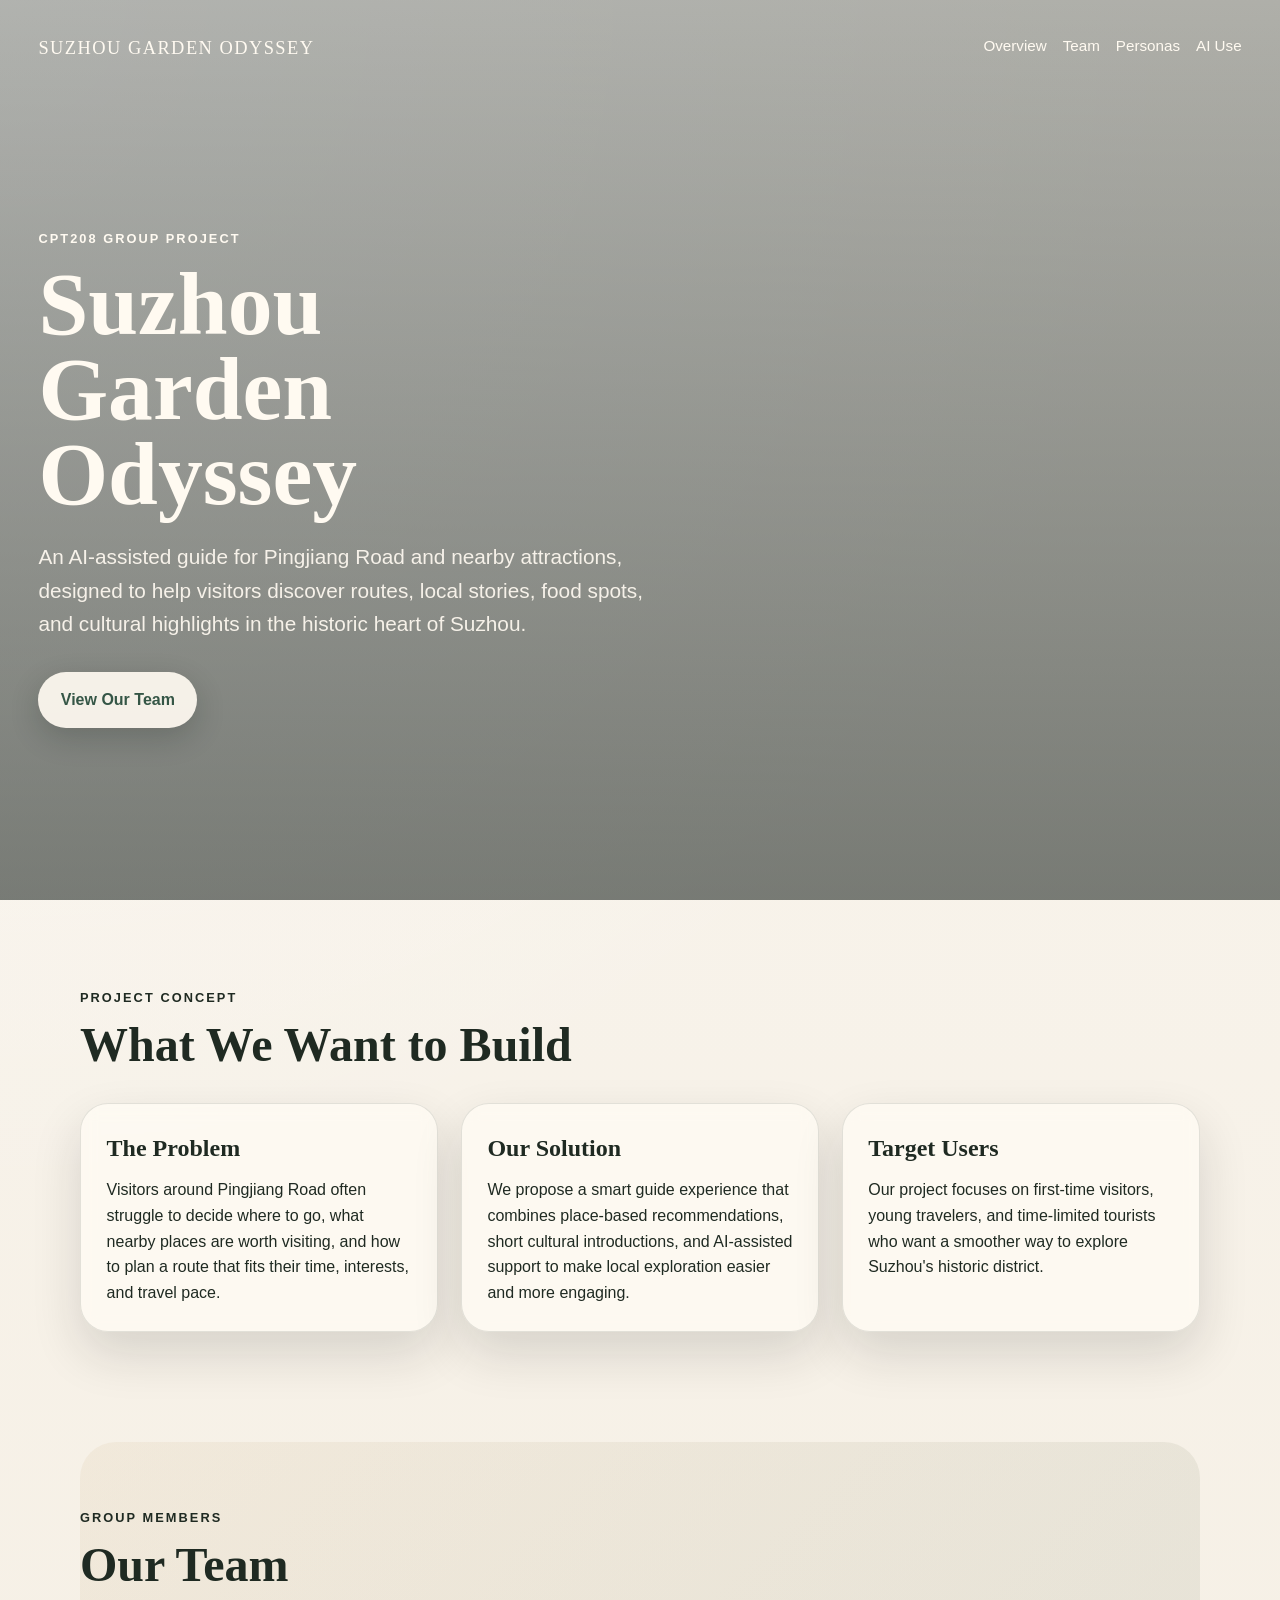
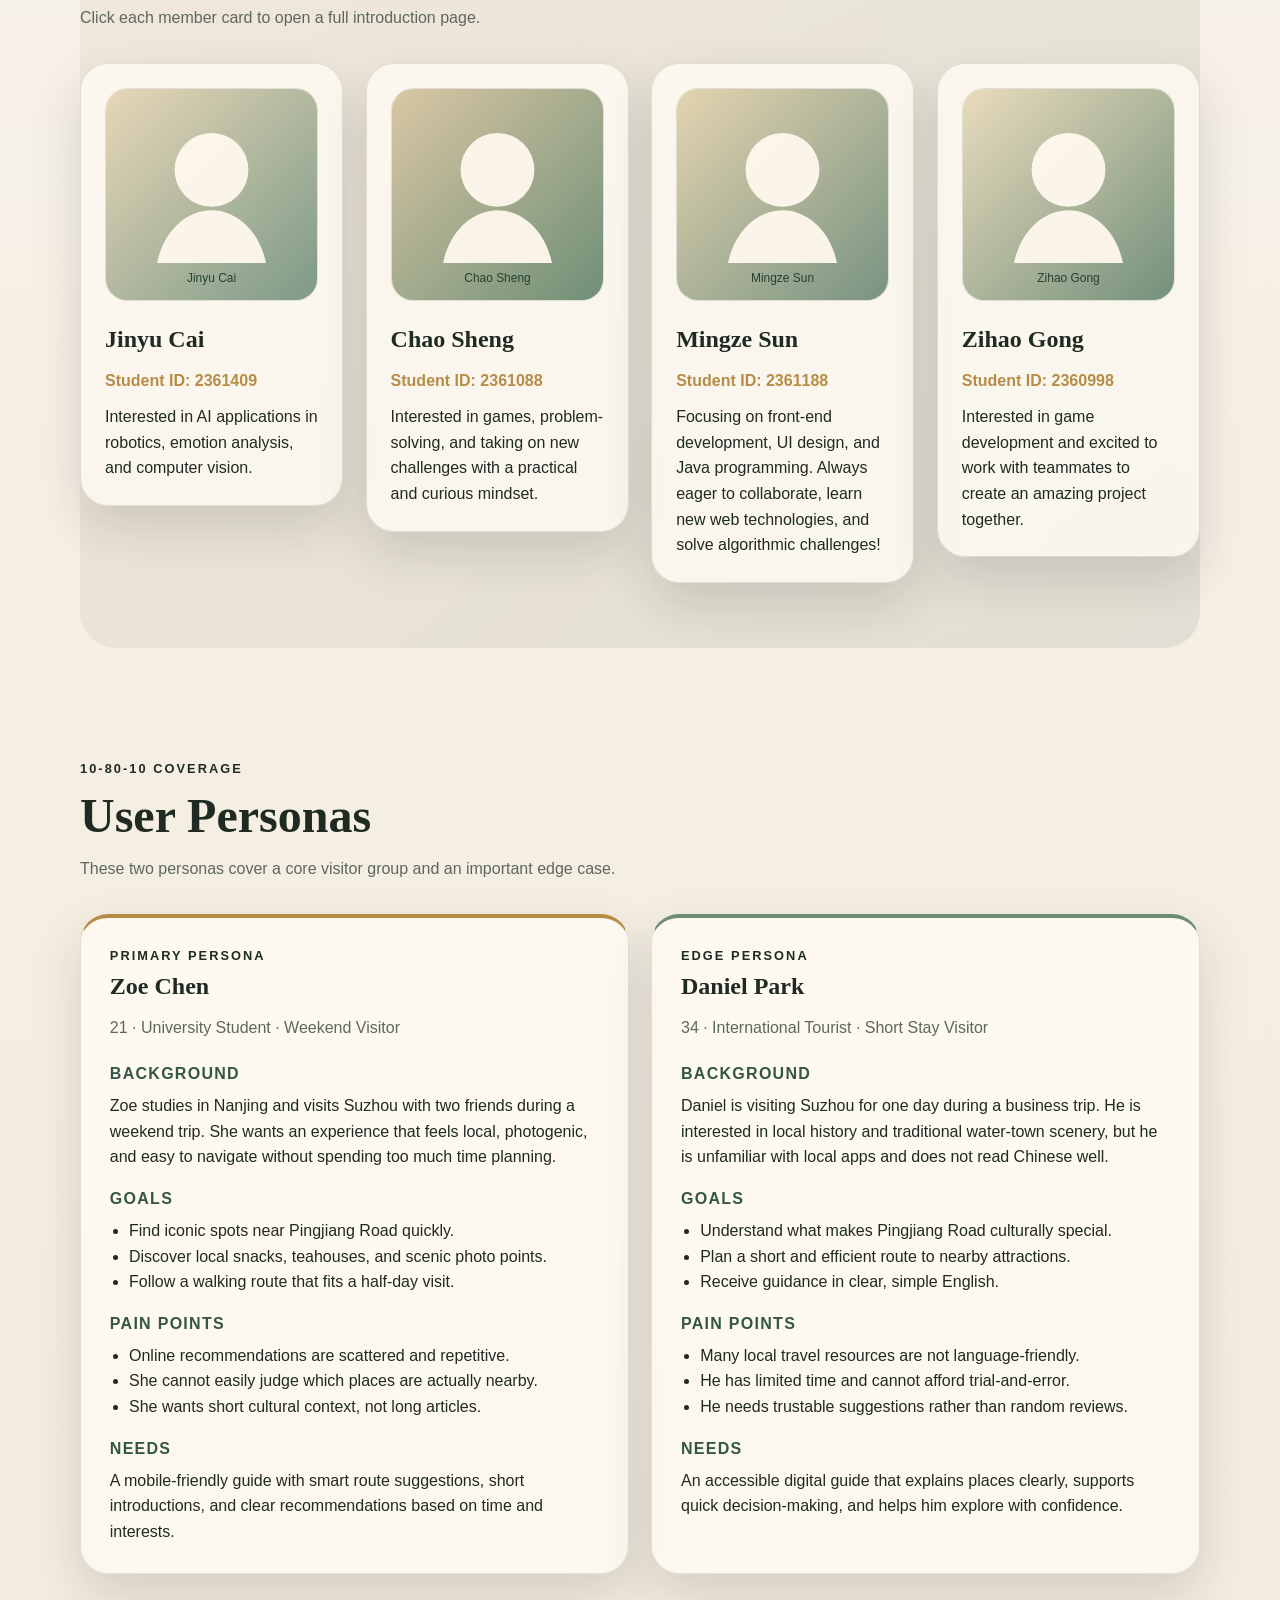
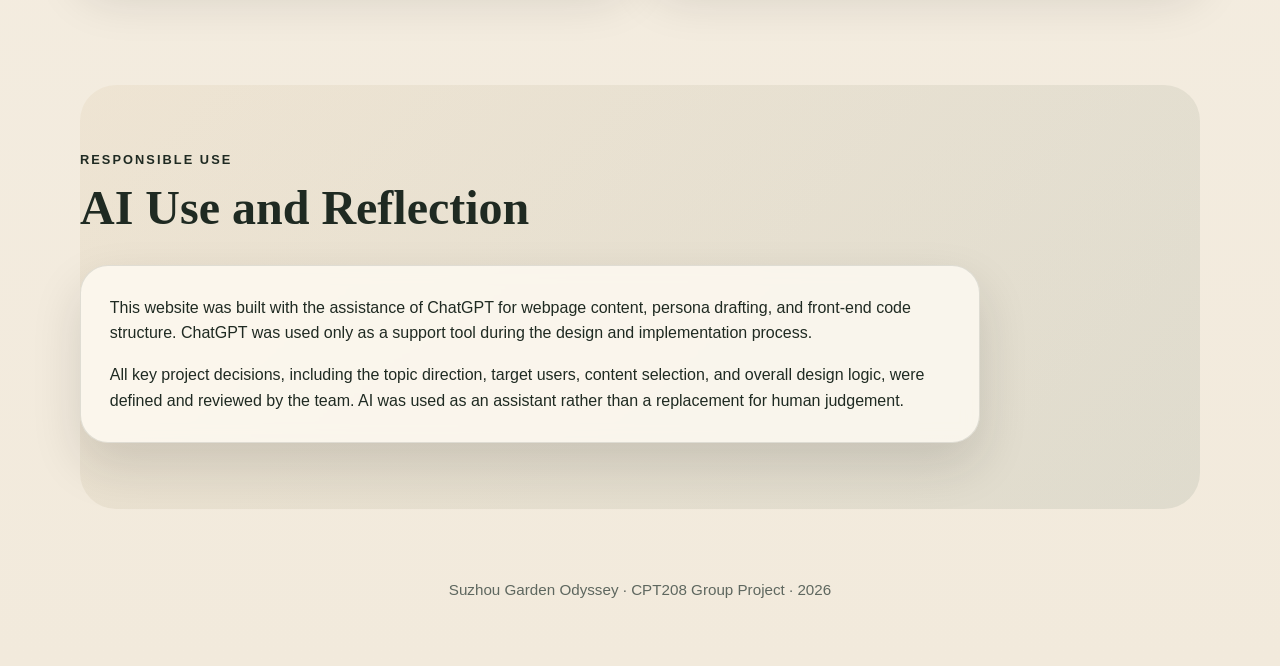
==== index.html @ c582700a "Update team profiles and AI section" ====
<!DOCTYPE html>
<html lang="en">
<head>
    <meta charset="UTF-8">
    <meta name="viewport" content="width=device-width, initial-scale=1.0">
    <title>Suzhou Garden Odyssey</title>
    <meta
        name="description"
        content="Suzhou Garden Odyssey is an AI-assisted guide for exploring Pingjiang Road and nearby attractions in the historic heart of Suzhou."
    >
    <link rel="stylesheet" href="style.css">
</head>
<body>
    <header class="hero" id="top">
        <nav class="site-nav">
            <a class="brand" href="#top">Suzhou Garden Odyssey</a>
            <div class="nav-links">
                <a href="#overview">Overview</a>
                <a href="#team">Team</a>
                <a href="#personas">Personas</a>
                <a href="#ai-use">AI Use</a>
            </div>
        </nav>

        <div class="hero-content">
            <p class="eyebrow">CPT208 Group Project</p>
            <h1>Suzhou Garden Odyssey</h1>
            <p class="hero-subtitle">
                An AI-assisted guide for Pingjiang Road and nearby attractions,
                designed to help visitors discover routes, local stories, food spots,
                and cultural highlights in the historic heart of Suzhou.
            </p>
            <a class="hero-button" href="#team">View Our Team</a>
        </div>
    </header>

    <main>
        <section class="section" id="overview">
            <div class="section-heading">
                <p class="section-kicker">Project Concept</p>
                <h2>What We Want to Build</h2>
            </div>
            <div class="overview-grid">
                <article class="info-card">
                    <h3>The Problem</h3>
                    <p>
                        Visitors around Pingjiang Road often struggle to decide where to go,
                        what nearby places are worth visiting, and how to plan a route that
                        fits their time, interests, and travel pace.
                    </p>
                </article>
                <article class="info-card">
                    <h3>Our Solution</h3>
                    <p>
                        We propose a smart guide experience that combines place-based
                        recommendations, short cultural introductions, and AI-assisted support
                        to make local exploration easier and more engaging.
                    </p>
                </article>
                <article class="info-card">
                    <h3>Target Users</h3>
                    <p>
                        Our project focuses on first-time visitors, young travelers, and
                        time-limited tourists who want a smoother way to explore Suzhou's
                        historic district.
                    </p>
                </article>
            </div>
        </section>

        <section class="section team-section" id="team">
            <div class="section-heading">
                <p class="section-kicker">Group Members</p>
                <h2>Our Team</h2>
                <p class="section-note">
                    Click each member card to open a full introduction page.
                </p>
            </div>

            <div class="team-grid">
                <a class="team-card-link" href="member-1.html">
                    <article class="team-card">
                        <img class="member-photo" src="images/jinyu-cai.svg" alt="Jinyu Cai">
                        <h3>Jinyu Cai</h3>
                        <p class="member-email">Student ID: 2361409</p>
                        <p class="member-intro">
                            Interested in AI applications in robotics, emotion analysis, and
                            computer vision.
                        </p>
                    </article>
                </a>

                <a class="team-card-link" href="member-2.html">
                    <article class="team-card">
                        <img class="member-photo" src="images/chao-sheng.svg" alt="Chao Sheng">
                        <h3>Chao Sheng</h3>
                        <p class="member-email">Student ID: 2361088</p>
                        <p class="member-intro">
                            Interested in games, problem-solving, and taking on new challenges
                            with a practical and curious mindset.
                        </p>
                    </article>
                </a>

                <a class="team-card-link" href="member-3.html">
                    <article class="team-card">
                        <img class="member-photo" src="images/mingze-sun.svg" alt="Mingze Sun">
                        <h3>Mingze Sun</h3>
                        <p class="member-email">Student ID: 2361188</p>
                        <p class="member-intro">
                            Focusing on front-end development, UI design, and Java programming.
                            Always eager to collaborate, learn new web technologies, and solve
                            algorithmic challenges!
                        </p>
                    </article>
                </a>

                <a class="team-card-link" href="member-4.html">
                    <article class="team-card">
                        <img class="member-photo" src="images/zihao-gong.svg" alt="Zihao Gong">
                        <h3>Zihao Gong</h3>
                        <p class="member-email">Student ID: 2360998</p>
                        <p class="member-intro">
                            Interested in game development and excited to work with teammates
                            to create an amazing project together.
                        </p>
                    </article>
                </a>
            </div>
        </section>

        <section class="section personas-section" id="personas">
            <div class="section-heading">
                <p class="section-kicker">10-80-10 Coverage</p>
                <h2>User Personas</h2>
                <p class="section-note">
                    These two personas cover a core visitor group and an important edge case.
                </p>
            </div>

            <div class="persona-grid">
                <article class="persona-card">
                    <div class="persona-header">
                        <p class="persona-label">Primary Persona</p>
                        <h3>Zoe Chen</h3>
                        <p class="persona-meta">21 · University Student · Weekend Visitor</p>
                    </div>
                    <div class="persona-block">
                        <h4>Background</h4>
                        <p>
                            Zoe studies in Nanjing and visits Suzhou with two friends during a
                            weekend trip. She wants an experience that feels local, photogenic,
                            and easy to navigate without spending too much time planning.
                        </p>
                    </div>
                    <div class="persona-block">
                        <h4>Goals</h4>
                        <ul>
                            <li>Find iconic spots near Pingjiang Road quickly.</li>
                            <li>Discover local snacks, teahouses, and scenic photo points.</li>
                            <li>Follow a walking route that fits a half-day visit.</li>
                        </ul>
                    </div>
                    <div class="persona-block">
                        <h4>Pain Points</h4>
                        <ul>
                            <li>Online recommendations are scattered and repetitive.</li>
                            <li>She cannot easily judge which places are actually nearby.</li>
                            <li>She wants short cultural context, not long articles.</li>
                        </ul>
                    </div>
                    <div class="persona-block">
                        <h4>Needs</h4>
                        <p>
                            A mobile-friendly guide with smart route suggestions, short
                            introductions, and clear recommendations based on time and interests.
                        </p>
                    </div>
                </article>

                <article class="persona-card secondary-persona">
                    <div class="persona-header">
                        <p class="persona-label">Edge Persona</p>
                        <h3>Daniel Park</h3>
                        <p class="persona-meta">34 · International Tourist · Short Stay Visitor</p>
                    </div>
                    <div class="persona-block">
                        <h4>Background</h4>
                        <p>
                            Daniel is visiting Suzhou for one day during a business trip. He is
                            interested in local history and traditional water-town scenery, but
                            he is unfamiliar with local apps and does not read Chinese well.
                        </p>
                    </div>
                    <div class="persona-block">
                        <h4>Goals</h4>
                        <ul>
                            <li>Understand what makes Pingjiang Road culturally special.</li>
                            <li>Plan a short and efficient route to nearby attractions.</li>
                            <li>Receive guidance in clear, simple English.</li>
                        </ul>
                    </div>
                    <div class="persona-block">
                        <h4>Pain Points</h4>
                        <ul>
                            <li>Many local travel resources are not language-friendly.</li>
                            <li>He has limited time and cannot afford trial-and-error.</li>
                            <li>He needs trustable suggestions rather than random reviews.</li>
                        </ul>
                    </div>
                    <div class="persona-block">
                        <h4>Needs</h4>
                        <p>
                            An accessible digital guide that explains places clearly, supports
                            quick decision-making, and helps him explore with confidence.
                        </p>
                    </div>
                </article>
            </div>
        </section>

        <section class="section ai-section" id="ai-use">
            <div class="section-heading">
                <p class="section-kicker">Responsible Use</p>
                <h2>AI Use and Reflection</h2>
            </div>
            <div class="ai-card">
                <p>
                    This website was built with the assistance of ChatGPT for webpage content,
                    persona drafting, and front-end code structure. ChatGPT was used only as a
                    support tool during the design and implementation process.
                </p>
                <p>
                    All key project decisions, including the topic direction, target users,
                    content selection, and overall design logic, were defined and reviewed by
                    the team. AI was used as an assistant rather than a replacement for human
                    judgement.
                </p>
            </div>
        </section>
    </main>

    <footer class="site-footer">
        <p>Suzhou Garden Odyssey · CPT208 Group Project · 2026</p>
    </footer>
</body>
</html>
---- style.css ----
:root {
    --ink: #1f2a22;
    --muted: #5e675f;
    --paper: #f7f2e8;
    --paper-deep: #efe5d1;
    --jade: #355646;
    --jade-soft: #6e8b74;
    --gold: #b68c47;
    --line: rgba(31, 42, 34, 0.12);
    --shadow: 0 22px 50px rgba(25, 30, 26, 0.14);
}

* {
    box-sizing: border-box;
}

html {
    scroll-behavior: smooth;
}

body {
    margin: 0;
    font-family: "Segoe UI", "Helvetica Neue", Arial, sans-serif;
    color: var(--ink);
    background:
        radial-gradient(circle at top left, rgba(255, 255, 255, 0.5), transparent 30%),
        linear-gradient(180deg, #f9f5ee 0%, #f2eadc 100%);
    line-height: 1.6;
}

a {
    color: inherit;
    text-decoration: none;
}

.hero {
    min-height: 100vh;
    padding: 1.5rem clamp(1.2rem, 3vw, 3rem) 3rem;
    background:
        linear-gradient(180deg, rgba(19, 28, 24, 0.32), rgba(19, 28, 24, 0.56)),
        url("caption.jpg") center/cover no-repeat;
    color: #fffaf1;
    display: flex;
    flex-direction: column;
}

.site-nav {
    display: flex;
    align-items: center;
    justify-content: space-between;
    gap: 1rem;
    padding: 0.6rem 0;
}

.brand {
    font-family: Georgia, "Times New Roman", serif;
    font-size: 1.15rem;
    letter-spacing: 0.08em;
    text-transform: uppercase;
}

.nav-links {
    display: flex;
    flex-wrap: wrap;
    gap: 1rem;
    font-size: 0.95rem;
}

.nav-links a {
    padding-bottom: 0.2rem;
    border-bottom: 1px solid transparent;
}

.nav-links a:hover,
.nav-links a:focus-visible {
    border-color: rgba(255, 250, 241, 0.8);
}

.hero-content {
    max-width: 760px;
    margin: auto 0;
    padding: 5rem 0 3rem;
}

.eyebrow,
.section-kicker,
.persona-label {
    margin: 0 0 0.75rem;
    text-transform: uppercase;
    letter-spacing: 0.16em;
    font-size: 0.8rem;
    font-weight: 700;
}

.hero h1 {
    margin: 0;
    font-family: Georgia, "Times New Roman", serif;
    font-size: clamp(3rem, 7vw, 5.8rem);
    line-height: 0.95;
    max-width: 9ch;
}

.hero-subtitle {
    margin: 1.5rem 0 0;
    max-width: 38rem;
    font-size: clamp(1.05rem, 2vw, 1.3rem);
    color: rgba(255, 250, 241, 0.92);
}

.hero-button {
    display: inline-block;
    margin-top: 2rem;
    padding: 0.95rem 1.4rem;
    background: rgba(255, 250, 241, 0.92);
    color: var(--jade);
    border-radius: 999px;
    font-weight: 700;
    box-shadow: 0 10px 30px rgba(17, 24, 21, 0.2);
}

.section {
    width: min(1120px, calc(100% - 2.4rem));
    margin: 0 auto;
    padding: 5.5rem 0;
}

.section-heading {
    margin-bottom: 2rem;
}

.section-heading h2 {
    margin: 0;
    font-family: Georgia, "Times New Roman", serif;
    font-size: clamp(2rem, 4vw, 3rem);
    line-height: 1.05;
}

.section-note {
    max-width: 42rem;
    margin: 0.9rem 0 0;
    color: var(--muted);
}

.overview-grid,
.team-grid,
.persona-grid {
    display: grid;
    gap: 1.4rem;
}

.overview-grid {
    grid-template-columns: repeat(auto-fit, minmax(220px, 1fr));
}

.team-grid {
    grid-template-columns: repeat(auto-fit, minmax(220px, 1fr));
}

.persona-grid {
    grid-template-columns: repeat(auto-fit, minmax(320px, 1fr));
}

.info-card,
.team-card,
.persona-card,
.ai-card {
    background: rgba(255, 251, 244, 0.78);
    backdrop-filter: blur(8px);
    border: 1px solid var(--line);
    border-radius: 28px;
    box-shadow: var(--shadow);
}

.info-card {
    padding: 1.6rem;
}

.info-card h3,
.team-card h3,
.persona-card h3 {
    margin: 0 0 0.6rem;
    font-family: Georgia, "Times New Roman", serif;
    font-size: 1.5rem;
}

.team-section,
.ai-section {
    position: relative;
}

.team-section::before,
.ai-section::before {
    content: "";
    position: absolute;
    inset: 1.4rem 0 1.4rem;
    background: linear-gradient(135deg, rgba(182, 140, 71, 0.08), rgba(53, 86, 70, 0.1));
    border-radius: 36px;
    z-index: -1;
}

.team-card {
    padding: 1.5rem;
}

.team-card-link {
    color: inherit;
    display: block;
}

.team-card-link:hover .team-card,
.team-card-link:focus-visible .team-card {
    transform: translateY(-4px);
    box-shadow: 0 26px 55px rgba(25, 30, 26, 0.18);
}

.member-photo {
    width: 100%;
    aspect-ratio: 1 / 1;
    margin-bottom: 1.2rem;
    border-radius: 22px;
    display: block;
    object-fit: cover;
    border: 1px solid var(--line);
}

.member-email,
.detail-email {
    margin: 0 0 0.65rem;
    color: var(--gold);
    font-weight: 700;
}

.team-card,
.info-card,
.persona-card,
.ai-card {
    transition: transform 0.2s ease, box-shadow 0.2s ease;
}

.member-intro,
.info-card p,
.persona-meta,
.persona-card p,
.ai-card p {
    margin: 0;
}

.persona-card {
    padding: 1.8rem;
    border-top: 4px solid var(--gold);
}

.secondary-persona {
    border-top-color: var(--jade-soft);
}

.persona-header {
    margin-bottom: 1.3rem;
}

.persona-meta {
    color: var(--muted);
}

.persona-block + .persona-block {
    margin-top: 1rem;
}

.persona-block h4 {
    margin: 0 0 0.4rem;
    font-size: 1rem;
    text-transform: uppercase;
    letter-spacing: 0.08em;
    color: var(--jade);
}

.persona-block ul {
    margin: 0;
    padding-left: 1.2rem;
}

.ai-card {
    padding: 1.8rem;
    max-width: 900px;
}

.ai-card p + p {
    margin-top: 1rem;
}

.site-footer {
    padding: 2rem 1.2rem 3rem;
    text-align: center;
    color: var(--muted);
    font-size: 0.95rem;
}

.detail-page {
    min-height: 100vh;
}

.detail-shell {
    width: min(980px, calc(100% - 2rem));
    margin: 0 auto;
    padding: 3rem 0 4rem;
}

.back-link {
    display: inline-block;
    margin-bottom: 1.4rem;
    color: var(--jade);
    font-weight: 700;
}

.detail-card {
    display: grid;
    grid-template-columns: minmax(220px, 280px) 1fr;
    gap: 2rem;
    padding: 2rem;
    background: rgba(255, 251, 244, 0.86);
    border: 1px solid var(--line);
    border-radius: 30px;
    box-shadow: var(--shadow);
}

.detail-photo {
    width: 100%;
    aspect-ratio: 1 / 1;
    border-radius: 24px;
    display: block;
    object-fit: cover;
    border: 1px solid var(--line);
}

.detail-copy h1 {
    margin: 0 0 0.6rem;
    font-family: Georgia, "Times New Roman", serif;
    font-size: clamp(2rem, 4vw, 3.2rem);
    line-height: 1.05;
}

.detail-copy p {
    margin: 0;
}

.detail-copy p + p {
    margin-top: 1rem;
}

@media (max-width: 720px) {
    .site-nav {
        align-items: flex-start;
        flex-direction: column;
    }

    .hero {
        min-height: 88vh;
    }

    .hero-content {
        padding-top: 4rem;
    }

    .hero h1 {
        max-width: none;
    }

    .section {
        width: min(1120px, calc(100% - 1.4rem));
        padding: 4rem 0;
    }

    .detail-card {
        grid-template-columns: 1fr;
        padding: 1.4rem;
    }
}
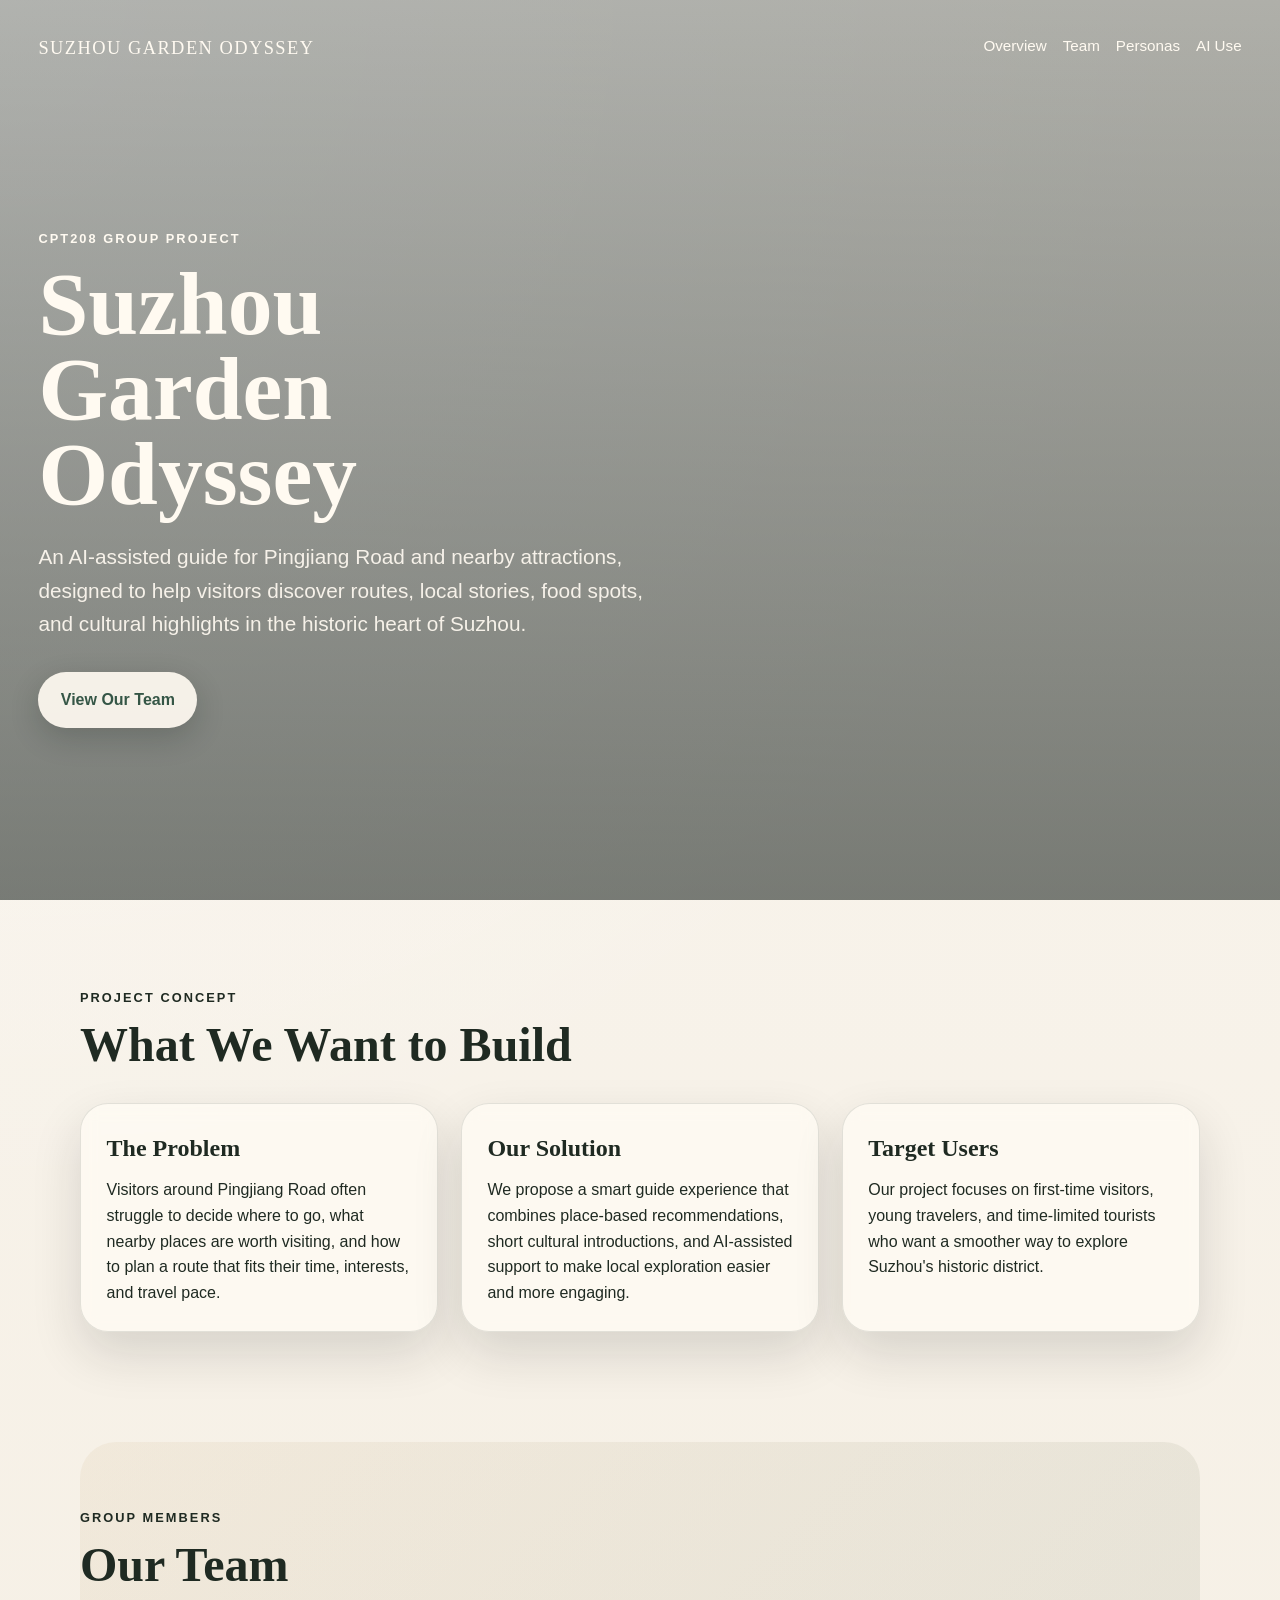
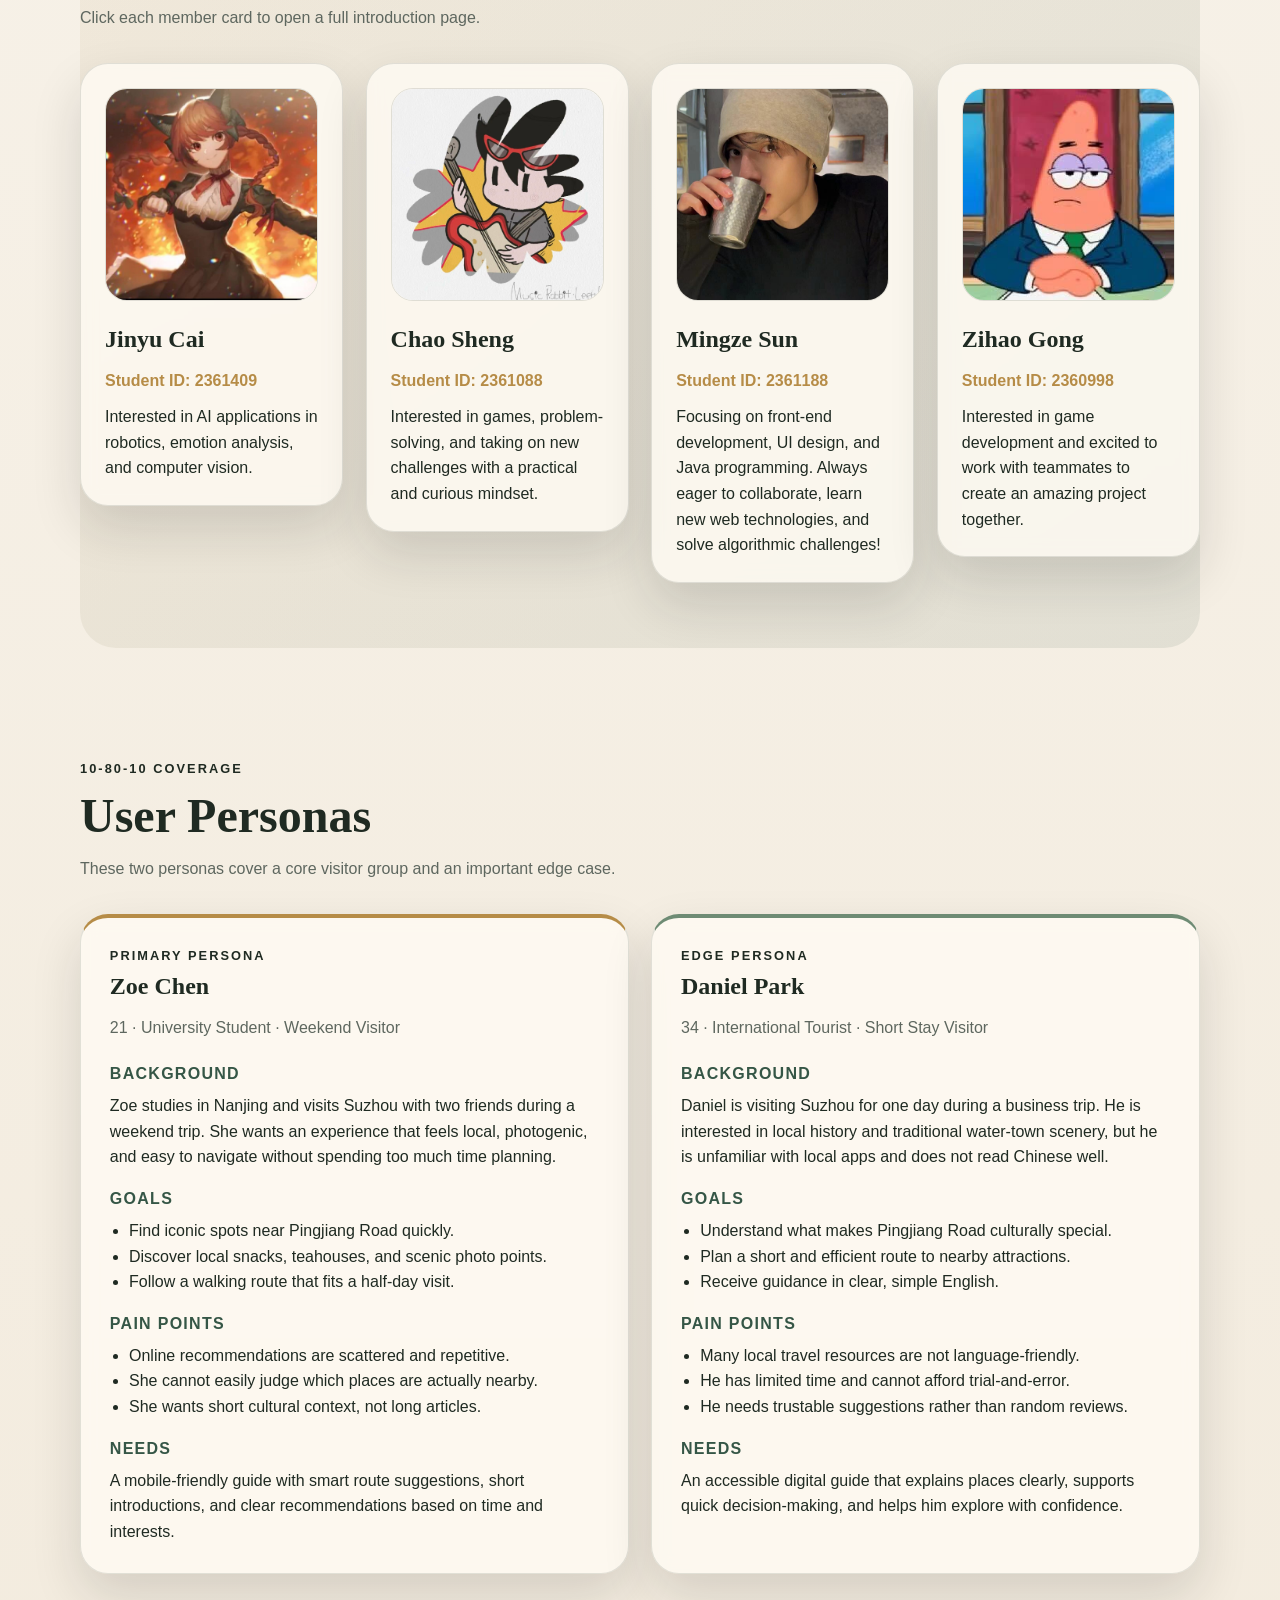
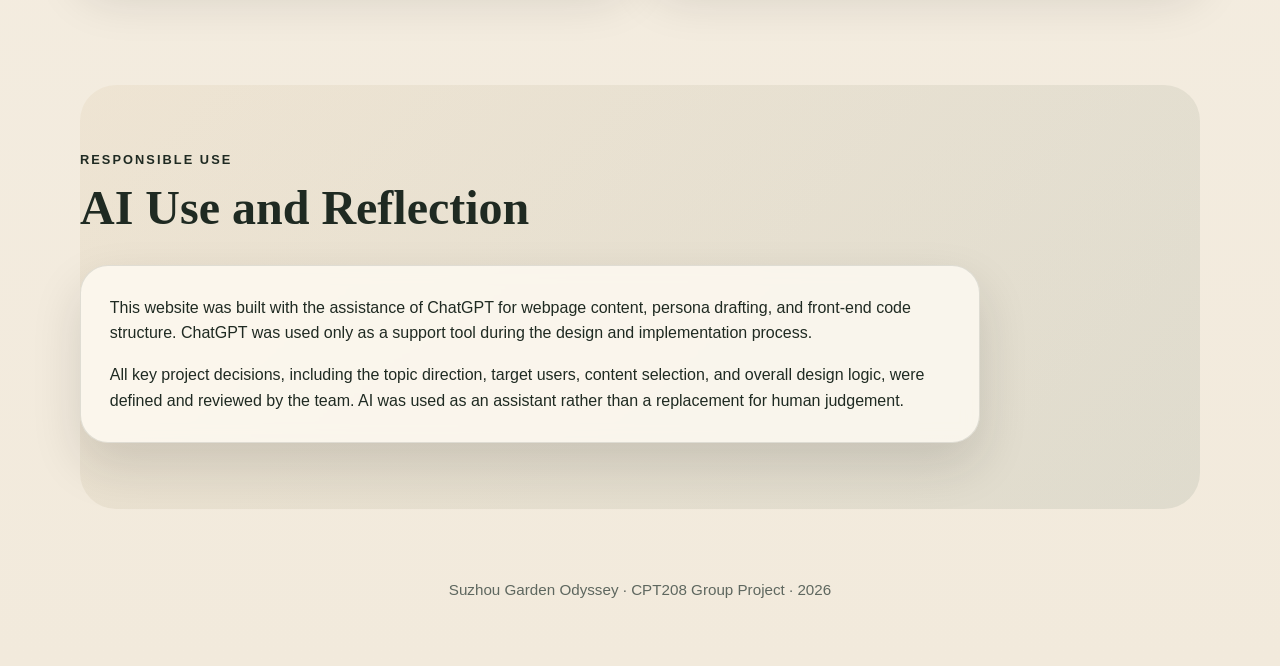
==== commit 33899d06: "Switch member images to JPG files" ====
--- a/index.html
+++ b/index.html
@@ -80,7 +80,7 @@
             <div class="team-grid">
                 <a class="team-card-link" href="member-1.html">
                     <article class="team-card">
-                        <img class="member-photo" src="images/jinyu-cai.svg" alt="Jinyu Cai">
+                        <img class="member-photo" src="images/jinyu-cai.jpg" alt="Jinyu Cai">
                         <h3>Jinyu Cai</h3>
                         <p class="member-email">Student ID: 2361409</p>
                         <p class="member-intro">
@@ -92,7 +92,7 @@
 
                 <a class="team-card-link" href="member-2.html">
                     <article class="team-card">
-                        <img class="member-photo" src="images/chao-sheng.svg" alt="Chao Sheng">
+                        <img class="member-photo" src="images/chao-sheng.jpg" alt="Chao Sheng">
                         <h3>Chao Sheng</h3>
                         <p class="member-email">Student ID: 2361088</p>
                         <p class="member-intro">
@@ -104,7 +104,7 @@
 
                 <a class="team-card-link" href="member-3.html">
                     <article class="team-card">
-                        <img class="member-photo" src="images/mingze-sun.svg" alt="Mingze Sun">
+                        <img class="member-photo" src="images/mingze-sun.jpg" alt="Mingze Sun">
                         <h3>Mingze Sun</h3>
                         <p class="member-email">Student ID: 2361188</p>
                         <p class="member-intro">
@@ -117,7 +117,7 @@
 
                 <a class="team-card-link" href="member-4.html">
                     <article class="team-card">
-                        <img class="member-photo" src="images/zihao-gong.svg" alt="Zihao Gong">
+                        <img class="member-photo" src="images/zihao-gong.jpg" alt="Zihao Gong">
                         <h3>Zihao Gong</h3>
                         <p class="member-email">Student ID: 2360998</p>
                         <p class="member-intro">
